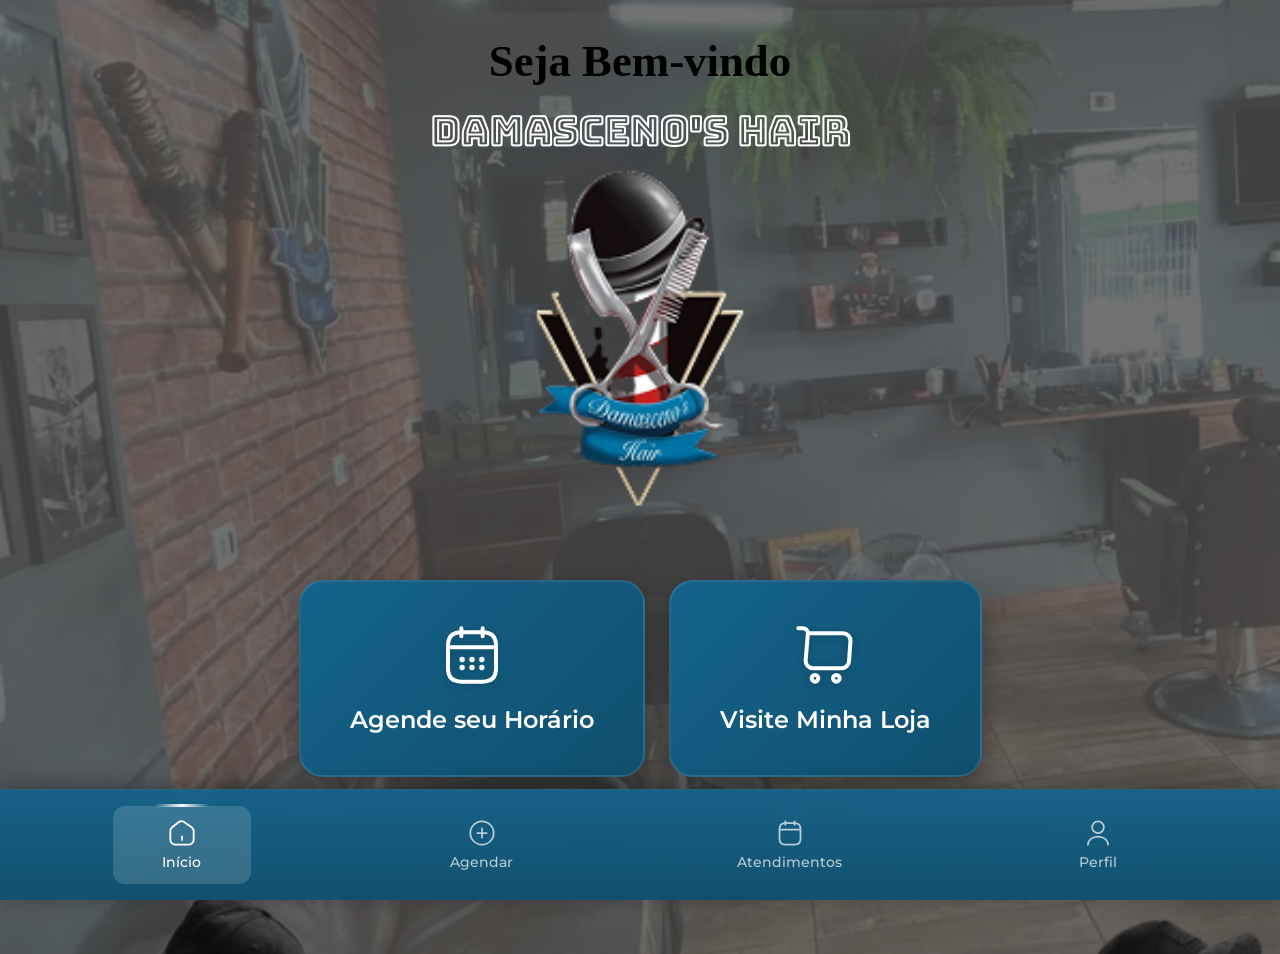
==== index.html @ 3d1f2ca1 "Initial commit: Portfolio demo project" ====
<!DOCTYPE html>
<html lang="pt-br">
<head>
    <meta charset="UTF-8">
    <meta name="viewport" content="width=device-width, initial-scale=1.0">
    <title>Agendamento - Damasceno's Hair</title>
    <link rel="stylesheet" href="css/homr.css">
    <link rel="icon" type="image/png" href="img/Logo (2).png">
</head>
<body>
    <main>
        <section class="Pagina_1_central">
            <div class="Pagina_1_Hader">
                <h1 class="Pagina_1_Titulo" style="font-size: 2.8rem; margin-bottom: 1rem;">Seja Bem-vindo</h1>
                <p class="Pagina_1_Sub" style="font-size: 2.5rem; color: white; font-weight: 600;">Damasceno's Hair</p>
                <img class="Pagina_1_Logo" src="img/Logo (2).png">
            </div>
            <div class="Pagina_1_central_butons">
                <a class="Pagina_1_buton1" href="#" onclick="verificarLoginEAgendar(event)">
                    <svg class="icon-calendar" width="48" height="48" viewBox="0 0 24 24" fill="none" xmlns="http://www.w3.org/2000/svg">
                        <path d="M8 2V5M16 2V5M3.5 9.09H20.5M21 8.5V17C21 20 19.5 22 16 22H8C4.5 22 3 20 3 17V8.5C3 5.5 4.5 3.5 8 3.5H16C19.5 3.5 21 5.5 21 8.5Z" stroke="currentColor" stroke-width="1.5" stroke-miterlimit="10" stroke-linecap="round" stroke-linejoin="round"/>
                        <path d="M15.6947 13.7H15.7037M15.6947 16.7H15.7037M11.9955 13.7H12.0045M11.9955 16.7H12.0045M8.29431 13.7H8.30329M8.29431 16.7H8.30329" stroke="currentColor" stroke-width="2" stroke-linecap="round" stroke-linejoin="round"/>
                    </svg>
                    <span>Agende seu Horário</span>
                </a>
                <a class="Pagina_1_buton1" href="loja.html">
                    <svg class="icon-calendar" width="48" height="48" viewBox="0 0 24 24" fill="none" xmlns="http://www.w3.org/2000/svg">
                        <path d="M2 2H3.74001C4.82001 2 5.67 2.93 5.58 4L4.75 13.96C4.61 15.59 5.89999 16.99 7.53999 16.99H18.19C19.63 16.99 20.89 15.81 21 14.38L21.54 6.88C21.66 5.22 20.4 3.87 18.73 3.87H5.82001" stroke="currentColor" stroke-width="1.5" stroke-miterlimit="10" stroke-linecap="round" stroke-linejoin="round"/>
                        <path d="M16.25 22C16.9404 22 17.5 21.4404 17.5 20.75C17.5 20.0596 16.9404 19.5 16.25 19.5C15.5596 19.5 15 20.0596 15 20.75C15 21.4404 15.5596 22 16.25 22Z" stroke="currentColor" stroke-width="1.5" stroke-miterlimit="10" stroke-linecap="round" stroke-linejoin="round"/>
                        <path d="M8.25 22C8.94036 22 9.5 21.4404 9.5 20.75C9.5 20.0596 8.94036 19.5 8.25 19.5C7.55964 19.5 7 20.0596 7 20.75C7 21.4404 7.55964 22 8.25 22Z" stroke="currentColor" stroke-width="1.5" stroke-miterlimit="10" stroke-linecap="round" stroke-linejoin="round"/>
                    </svg>
                    <span>Visite Minha Loja</span>
                </a>
            </div>
        </section>
    </main>

    <!-- Barra de Navegação Inferior -->
    <nav class="bottom-nav">
        <a href="index.html" class="nav-item active">
            <svg width="24" height="24" viewBox="0 0 24 24" fill="none" xmlns="http://www.w3.org/2000/svg">
                <path d="M9.02 2.84016L3.63 7.04016C2.73 7.74016 2 9.23016 2 10.3602V17.7702C2 20.0902 3.89 21.9902 6.21 21.9902H17.79C20.11 21.9902 22 20.0902 22 17.7802V10.5002C22 9.29016 21.19 7.74016 20.2 7.05016L14.02 2.72016C12.62 1.74016 10.37 1.79016 9.02 2.84016Z" stroke="currentColor" stroke-width="1.5" stroke-linecap="round" stroke-linejoin="round"/>
                <path d="M12 17.99V14.99" stroke="currentColor" stroke-width="1.5" stroke-linecap="round" stroke-linejoin="round"/>
            </svg>
            <span>Início</span>
        </a>
        <a href="agendamento.html" class="nav-item">
            <svg width="24" height="24" viewBox="0 0 24 24" fill="none" xmlns="http://www.w3.org/2000/svg">
                <path d="M12 22C17.5228 22 22 17.5228 22 12C22 6.47715 17.5228 2 12 2C6.47715 2 2 6.47715 2 12C2 17.5228 6.47715 22 12 22Z" stroke="currentColor" stroke-width="1.5"/>
                <path d="M8 12H16M12 8V16" stroke="currentColor" stroke-width="1.5" stroke-linecap="round"/>
            </svg>
            <span>Agendar</span>
        </a>
        <a href="atendimentos.html" class="nav-item">
            <svg width="24" height="24" viewBox="0 0 24 24" fill="none" xmlns="http://www.w3.org/2000/svg">
                <path d="M8 2V5M16 2V5M3.5 9.09H20.5M21 8.5V17C21 20 19.5 22 16 22H8C4.5 22 3 20 3 17V8.5C3 5.5 4.5 3.5 8 3.5H16C19.5 3.5 21 5.5 21 8.5Z" stroke="currentColor" stroke-width="1.5" stroke-miterlimit="10" stroke-linecap="round" stroke-linejoin="round"/>
            </svg>
            <span>Atendimentos</span>
        </a>
        <a href="perfil.html" class="nav-item">
            <svg width="24" height="24" viewBox="0 0 24 24" fill="none" xmlns="http://www.w3.org/2000/svg">
                <path d="M12 12C14.7614 12 17 9.76142 17 7C17 4.23858 14.7614 2 12 2C9.23858 2 7 4.23858 7 7C7 9.76142 9.23858 12 12 12Z" stroke="currentColor" stroke-width="1.5" stroke-linecap="round" stroke-linejoin="round"/>
                <path d="M20.5899 22C20.5899 18.13 16.7399 15 11.9999 15C7.25991 15 3.40991 18.13 3.40991 22" stroke="currentColor" stroke-width="1.5" stroke-linecap="round" stroke-linejoin="round"/>
            </svg>
            <span>Perfil</span>
        </a>
    </nav>

    <script>
        // Verificar login antes de acessar agendamento
        function verificarLoginEAgendar(event) {
            event.preventDefault();
            
            const isLoggedIn = localStorage.getItem('isLoggedIn');
            
            if (isLoggedIn === 'true') {
                window.location.href = 'agendamento.html';
            } else {
                sessionStorage.setItem('redirecionarApos', 'agendamento.html');
                window.location.href = 'login.html';
            }
        }

        // Atualizar navegação do perfil
        window.addEventListener('DOMContentLoaded', function() {
            const perfilLink = document.querySelector('a[href="perfil.html"]');
            if (perfilLink) {
                perfilLink.addEventListener('click', function(e) {
                    const isLoggedIn = localStorage.getItem('isLoggedIn');
                    if (isLoggedIn !== 'true') {
                        e.preventDefault();
                        sessionStorage.setItem('redirecionarApos', 'perfil.html');
                        window.location.href = 'login.html';
                    }
                });
            }
        });
    </script>
</body>
</html>
---- css/homr.css ----
@import url('https://fonts.googleapis.com/css2?family=Special+Elite&display=swapfamily=Honk&family=Bungee+Outline&family=Jersey+25&family=Krona+One&family=Montserrat:ital,wght@0,100..900;1,100..900&family=Oi&family=Teko:wght@300..700&display=swap');


    *{                                     
        margin: 0;
        padding: 0.063rem;
    }

    html {
        scroll-behavior: smooth;
        overflow-x: hidden;
    }
    

    body{
        box-sizing: border-box;
        background-image: url("../img/Back (1).png");
        background-repeat: no-repeat;
        background-size: cover;
        background-position: center;
        background-attachment: fixed;
        color: black;
        background-color: black;
        width: 100%;
        max-width: 100vw;
        overflow-x: hidden; /* Evita rolagem lateral */
        margin: 0;
        padding: 0;
        padding-bottom: 80px; /* Espaço para o menu inferior */
        min-height: 100vh;
    }

    main {
        width: 100%;
        max-width: 100vw;
        overflow-x: hidden;
        padding: 0;
        margin: 0;
    }

    /* Header Navigation - oculto na página inicial */
    .header-nav {
        display: none;
    }

    .header-nav .logo {
        width: 50px;
        height: 50px;
    }

    .header-nav h1 {
        font-size: 1.5rem;
        color: white;
        font-weight: 700;
        font-family: 'Montserrat', sans-serif;
    }

    .Pagina_1_central {
        width: 100%;
        max-width: 100vw;
        overflow-x: hidden;
        padding: 2rem 1rem;
        box-sizing: border-box;
    }

    .menu_mobile,.mobile-menu-icon {
        display: none;
    }


    


    .cabecalho_menu_Icons {

        display: flex;
        justify-content: center;
        align-items: center;
        gap: 12.5rem;
        font-size: 1.5rem;
        
    }

    .LOGO,.LOGO_git {

        font-family: "teko";
        font-size: 3.25rem;
        color: rgb(125, 112, 85);
    }





    .destaque  {
        color: #1483bb;
        text-shadow: 0 0 5px #0ff, 0 0 10px #0ff, 0 0 20px #0ff, 0 0 40px #0ff;
    }

    .modal {
                display: none; /* Mantém oculto até ser ativado */
                position: fixed;
                top: 50%;
                left: 50%;
                transform: translate(-50%, -50%);
                background-color: #28a745;
                color: white;
                padding: 12px 20px;
                border-radius: 8px;
                box-shadow: 0 2px 10px rgba(0, 0, 0, 0.2);
                z-index: 9999;
                animation: fadeIn 0.3s ease;
              }
              
              @keyframes fadeIn {
                from {
                  opacity: 0;
                  transform: translate(-50%, -50%) scale(0.8);
                }
                to {
                  opacity: 1;
                  transform: translate(-50%, -50%) scale(1);
                }
              }
           
            .nav-cabecalho_menu {
                padding: 1.5rem 4rem;
            }
            .nav-cabecalho_menu_links {
                display: none;
            }
        
            .login-button {
                display: none;
            }
            .mobile-menu-icon {
                display: block;
                padding-top: 1rem;
            }
            .mobile-menu-icon button {
                background-color: #14638b;
                border: none;
                cursor: pointer;
                border-radius: 0.5rem;
            }
        
            .menu_mobile {
                display: none;
                flex-direction: column;
                text-align: center;
                padding-bottom: 1rem;
            }
        
            .menu_mobile.open {
                display: block;
            }

            .cabecalho_menu_mobile {
                display: flex;
                flex-direction: column;
                background-color: #8b6f4ee4;
                backdrop-filter: blur (10px);
                text-decoration: none;
                position: absolute;
                width: 100%;
                height: 100vh;
                gap: 1rem;
            }

            .botoes_mobile {

                text-decoration: none;
                color: rgb(255, 255, 255);
                font-size: 2rem;

            }

            .cabecalho_menu_mobile :hover {
                background-color: #8b6f4e;
            }

            .header-nav {
                padding: 1rem;
            }

            .header-nav .logo {
                width: 40px;
                height: 40px;
            }

            .header-nav h1 {
                font-size: 1.2rem;
            }

            .Pagina_1_Foto_tito {
                width: 15.4rem;
            }
         
            .Pagina_1_Hader {
                display: flex;
                flex-direction: column;
                align-items: center;
                justify-items: center;
                text-align: center;
            }

            .Pagina_1_Logo {
                width: 15rem;
            }
    

            .Pagina_1_end {
                display: flex;
                flex-direction: row;
                margin: auto;

            }


            .Pagina_1_Sub {

                font-family: "Bungee Outline" ;
                font-weight: 600;
                font-size: 1.5rem;
                
            }

            .Pagina_1_central_butons{
                display: flex;
                flex-direction: row;
                gap: 1.5rem;
                padding: 4rem 1rem;
                justify-content: center;
                max-width: 100%;
            }
            
            .Pagina_1_buton1 {
                display: flex;
                flex-direction: column;
                align-items: center;
                gap: 1rem;
                text-decoration: none;
                background: linear-gradient(135deg, #14638b 0%, #11506f 100%);
                padding: 2.5rem 3rem;
                border-radius: 1.5rem;
                text-align: center;
                justify-content: center;
                color: white;
                font-size: 1.5rem;
                font-family: "Montserrat", sans-serif;
                font-weight: 600;
                box-shadow: 0 8px 24px rgba(0, 0, 0, 0.3);
                transition: all 0.3s ease;
                border: 2px solid rgba(255, 255, 255, 0.1);
                position: relative;
                overflow: hidden;
            }

            .Pagina_1_buton1::before {
                content: '';
                position: absolute;
                top: 0;
                left: -100%;
                width: 100%;
                height: 100%;
                background: linear-gradient(90deg, transparent, rgba(255, 255, 255, 0.2), transparent);
                transition: left 0.5s ease;
            }

            .Pagina_1_buton1:hover::before {
                left: 100%;
            }

            .Pagina_1_buton1:hover {
                transform: translateY(-5px);
                box-shadow: 0 12px 32px rgba(0, 0, 0, 0.4);
                background: linear-gradient(135deg, #1483bb 0%, #14638b 100%);
            }

            .Pagina_1_buton1:active {
                transform: translateY(-2px);
                box-shadow: 0 6px 16px rgba(0, 0, 0, 0.3);
            }

            .Pagina_1_buton1 .icon-calendar {
                width: 64px;
                height: 64px;
                filter: drop-shadow(0 2px 4px rgba(0, 0, 0, 0.2));
            }

            .Pagina_1_buton1 span {
                position: relative;
                z-index: 1;
            }
            .Pagina_1_buton2 {
                display: flex;
                flex-direction: column;
                text-decoration: none;
                background-color: #888889;
                width: 20rem;
                height: 18rem;
                border-radius: 1rem;
                text-align: center;
                justify-content: center;
                color: white;
                
                font-size:1.8rem;
                font-family: "Special Elite";
            }

                
            .Pagina_2_Titulo {
                font-size: 2.5rem;
                color: #11506f;
                display: flex;
                text-align: center;
                padding-top: 5rem;
                font-family: "Special Elite";
            }

            .Pagina_2_central_img {
                display: flex;
                flex-direction: row;
                text-align: center;
                justify-content: center;
                padding-top: 5rem;
                
            }

            .Pagina_2_central_img_titulo {
                font-family: "Special Elite";
                font-size: 2rem;
                text-decoration: none;
                color: white;

            }

            .Pagina_2_img {

                width: 9rem;
                display: flex;
                flex-direction: column;
            }

                
            .Pagina_2_img_buton {

                background-color: #888889;
                border-radius: 1rem;
                text-align: center;
                justify-content: center;
                color: white;
                
                font-size:8px;
                
            }

            .Pagina_2_central_img_buton_buton,.Pagina_2_central_img_buton {
                display:flex ;
                flex-direction: row;
                justify-content: center;
                text-decoration: none; 
                gap: 5rem;
                

                
            }
            .Pagina_2_central_img_buton {

                background-color: #14638b;
                color: aliceblue;
                border-radius: 1rem;
            } 
            
    
        
      
 
   
        @media screen and (max-width: 1024px) {
            /* Garantir que o background fique fixo no mobile */
            body {
                background-attachment: fixed;
                background-size: cover;
                background-position: center;
                overflow-x: hidden;
                overflow-y: auto;
                /* Para iOS Safari */
                -webkit-overflow-scrolling: touch;
                position: relative;
            }
            
            /* Alternativa para iOS que não suporta background-attachment: fixed */
            body::before {
                content: '';
                position: fixed;
                top: 0;
                left: 0;
                width: 100%;
                height: 100%;
                background-image: url("../img/Back (1).png");
                background-size: cover;
                background-position: center;
                background-repeat: no-repeat;
                z-index: -999;
            }


            .modal {
                display: none; /* Mantém oculto até ser ativado */
                position: fixed;
                top: 50%;
                left: 50%;
                transform: translate(-50%, -50%);
                background-color: #28a745;
                color: white;
                padding: 12px 20px;
                border-radius: 8px;
                box-shadow: 0 2px 10px rgba(0, 0, 0, 0.2);
                z-index: 9999;
                animation: fadeIn 0.3s ease;
              }
              
              @keyframes fadeIn {
                from {
                  opacity: 0;
                  transform: translate(-50%, -50%) scale(0.8);
                }
                to {
                  opacity: 1;
                  transform: translate(-50%, -50%) scale(1);
                }
              }
           
            .nav-cabecalho_menu {
                padding: 1.5rem 4rem;
            }
            .nav-cabecalho_menu_links {
                display: none;
            }
        
            .login-button {
                display: none;
            }
            .mobile-menu-icon {
                display: block;
                padding-top: 1rem;
            }
            .mobile-menu-icon button {
                background-color: #14638b;
                border: none;
                cursor: pointer;
                border-radius: 0.5rem;
            }
        
            .menu_mobile {
                display: none;
                flex-direction: column;
                text-align: center;
                padding-bottom: 1rem;
            }
        
            .menu_mobile.open {
                display: block;
            }

            .cabecalho_menu_mobile {
                display: flex;
                flex-direction: column;
                background-color: #8b6f4ee4;
                backdrop-filter: blur (10px);
                text-decoration: none;
                position: absolute;
                width: 100%;
                height: 100vh;
                gap: 1rem;
            }

            .botoes_mobile {

                text-decoration: none;
                color: rgb(255, 255, 255);
                font-size: 2rem;

            }

            .cabecalho_menu_mobile :hover {
                background-color: #8b6f4e;
            }

            .header-nav {
                padding: 1rem;
            }

            .header-nav .logo {
                width: 40px;
                height: 40px;
            }

            .header-nav h1 {
                font-size: 1.2rem;
            }

            .Pagina_1_Foto_tito {
                width: 15.4rem;
            }
         
            .Pagina_1_Hader {
                display: flex;
                flex-direction: column;
                align-items: center;
                justify-items: center;
                text-align: center;
            }

            .Pagina_1_Logo {
                width: 7rem !important;
                max-width: none !important;
                height: auto !important;
            }
    

            .Pagina_1_end {
                display: flex;
                flex-direction: row;
                margin: auto;

            }


            .Pagina_1_Sub {

                font-family: "Bungee Outline" ;
                font-weight: 600;
                font-size: 1.5rem;
                
            }

            .Pagina_1_central_butons{
                display: flex;
                flex-direction: row;
                gap: 1.5rem;
                padding: 2rem 1rem;
                padding-bottom: 6rem;
                justify-content: center;
            }
            
            .Pagina_1_buton1 {
                display: flex;
                flex-direction: column;
                align-items: center;
                gap: 0.5rem;
                text-decoration: none;
                background: linear-gradient(135deg, #14638b 0%, #11506f 100%);
                padding: 1.5rem 2rem;
                border-radius: 1rem;
                text-align: center;
                justify-content: center;
                color: white;
                font-size: 1rem;
                font-family: "Montserrat", sans-serif;
                font-weight: 600;
                box-shadow: 0 6px 20px rgba(0, 0, 0, 0.3);
                transition: all 0.3s ease;
                border: 2px solid rgba(255, 255, 255, 0.1);
                min-width: 160px;
            }

            .Pagina_1_buton1:hover {
                transform: translateY(-3px);
                box-shadow: 0 8px 24px rgba(0, 0, 0, 0.4);
                background: linear-gradient(135deg, #1483bb 0%, #14638b 100%);
            }

            .Pagina_1_buton1 .icon-calendar {
                width: 48px;
                height: 48px;
            }
            .Pagina_1_buton2 {
                display: flex;
                flex-direction: column;
                text-decoration: none;
                background-color: #888889;
                width: 148px;
                height: 119px;
                border-radius: 1rem;
                text-align: center;
                justify-content: center;
                color: white;
                
                font-size:1.3rem;
                font-family: "Special Elite";
            }

                
            .Pagina_2_Titulo {
                font-size: 2.5rem;
                color: #11506f;
                display: flex;
                text-align: center;
                padding-top: 5rem;
                font-family: "Special Elite";
            }

            .Pagina_2_central_img {
                display: flex;
                flex-direction: row;
                text-align: center;
                justify-content: center;
                padding-top: 5rem;
                
            }

            .Pagina_2_central_img_titulo {
                font-family: "Special Elite";
                font-size: 2rem;
                text-decoration: none;
                color: white;

            }

            .Pagina_2_img {

                width: 9rem;
                display: flex;
                flex-direction: column;
            }

                
            .Pagina_2_img_buton {

                background-color: #888889;
                border-radius: 1rem;
                text-align: center;
                justify-content: center;
                color: white;
                
                font-size:8px;
                
            }

            .Pagina_2_central_img_buton_buton,.Pagina_2_central_img_buton {
                display:flex ;
                flex-direction: row;
                justify-content: center;
                text-decoration: none; 
                gap: 5rem;
                

                
            }
            .Pagina_2_central_img_buton {

                background-color: #14638b;
                color: aliceblue;
                border-radius: 1rem;
            } 
            }
    
        
      
  @media screen and (max-width: 1024px) {

    .Pagina_Sobremim_T_Titulo {
        font-family: "Special Elite";
        font-size: 4rem;
        color: #146289;
        text-align: center;
        padding-top: 4rem;
        
    }

    .Pagina_Sobremim_T_img {
         display: block;
         margin: auto;
    }

    .Pagina_Sobremim_T_text {
        font-family: "Special Elite";
        font-size: 0.7rem;
        padding: 0rem 4rem;
        color: aliceblue;/
        
    }
  }


  @media screen and (max-width: 1024px) {

    .Pagina_Agendaemnto_central {
        display: flex;
        flex-direction: column;
        gap: 1rem;
    }
    .Pagina_Agendaemnto_titulo {
        font-family: "Special Elite";
        font-size: 2rem;
        color: #146289;
        text-align: center;
        padding-top: 4rem;   
    }

    .input_nome {

        border-radius: 2rem;
    }

    .Pagina_Agendaemnto_questionario {

        display: flex;
        flex-direction: column;
        gap: 1rem;
        padding-top: 2rem;
    }

    .Pagina_Agendaemnto_sub {
        font-family: "Special Elite";
        font-size: 1.5srem;
        color: #2483b3;
        text-align: center;
        padding-top: 1rem;
    }

    .Pagina_Agendaemnto_Data{
        text-align: center;
        opacity: 0.6;
    }

    .Pagina_Agendaemnto_data_data {
        color: rgb(0, 0, 0);
  }

  .Pagina_Agendaemnto_Horarios {

    display: flex;
    flex-direction: row;
    flex-wrap: wrap;
    gap: 1rem;
    padding: 1rem;
    justify-content: center;
  }

  .EScolha_horario {

    color: white;
  }

  .Pagina_Agendaemnto_Horarios_horarios {
    font-size: 1.2rem;
    background-color: #11506f;
    border-radius: 0.5rem;
    text-decoration: none;
    color: white;
  }

  .horarios-container {
    display: flex;
    flex-wrap: wrap;
    justify-content: center; /* Centraliza os horários */
    gap: 15px; /* Espaço entre os horários */
    max-width: 400px; /* Define um limite para evitar que fiquem muito espalhados */
    margin: auto; /* Centraliza o bloco na página */
  }

  .horarios-container label {
    background-color: #004c75;
    color: white;
    padding: 10px 15px;
    border-radius: 8px;
    cursor: pointer;
    transition: 0.3s;
    font-size: 16px;
    text-align: center;
    width: 70px; /* Define um tamanho fixo para ficarem alinhados */
  }

  .horarios-container label:hover {
    background-color: #003456;
  }

  /* Esconde os inputs radio */
  .horarios-container input {
    display: none;
  }

  /* Quando um horário for selecionado, muda a cor */
  .horarios-container input:checked + label {
    background-color: #28a745;
  }

  .Buton_agendar{
    display: block;
    margin: auto;
    background-color: #003456;
    border-radius: 0.5rem;
    width: 10rem;
    height: 1.5rem;
    color: white;
  }
} /* Fecha o @media screen and (max-width: 1024px) */

/* Barra de Navegação Inferior */
.bottom-nav {
    position: fixed;
    bottom: 0;
    left: 0;
    right: 0;
    background: linear-gradient(180deg, rgba(20, 99, 139, 0.95) 0%, rgba(17, 80, 111, 0.98) 100%);
    backdrop-filter: blur(10px);
    -webkit-backdrop-filter: blur(10px);
    display: flex;
    justify-content: space-around;
    align-items: center;
    padding: 0.5rem 0.25rem;
    box-shadow: 0 -4px 20px rgba(0, 0, 0, 0.3);
    z-index: 1000;
    border-top: 1px solid rgba(255, 255, 255, 0.1);
}

.bottom-nav .nav-item {
    display: flex;
    flex-direction: column;
    align-items: center;
    gap: 0.15rem;
    text-decoration: none;
    color: rgba(255, 255, 255, 0.7);
    font-family: "Montserrat", sans-serif;
    font-size: 0.65rem;
    font-weight: 500;
    padding: 0.4rem 0.5rem;
    border-radius: 0.75rem;
    transition: all 0.3s ease;
    min-width: 60px;
    max-width: 80px;
    position: relative;
}

.bottom-nav .nav-item svg {
    width: 22px;
    height: 22px;
    stroke: currentColor;
    transition: all 0.3s ease;
    flex-shrink: 0;
}

.bottom-nav .nav-item:hover {
    color: rgba(255, 255, 255, 0.9);
    background-color: rgba(255, 255, 255, 0.1);
}

.bottom-nav .nav-item.active {
    color: #ffffff;
    background-color: rgba(255, 255, 255, 0.15);
}

.bottom-nav .nav-item.active::before {
    content: '';
    position: absolute;
    top: -2px;
    left: 50%;
    transform: translateX(-50%);
    width: 40%;
    height: 3px;
    background: linear-gradient(90deg, transparent, #ffffff, transparent);
    border-radius: 0 0 3px 3px;
}

.bottom-nav .nav-item:active {
    transform: scale(0.95);
}

@media screen and (min-width: 768px) {
    .bottom-nav {
        padding: 0.75rem 1rem;
    }
    
    .bottom-nav .nav-item {
        font-size: 0.75rem;
        padding: 0.5rem 1rem;
        min-width: 70px;
        max-width: 100px;
        gap: 0.25rem;
    }
    
    .bottom-nav .nav-item svg {
        width: 24px;
        height: 24px;
    }
}

@media screen and (min-width: 1025px) {
    .bottom-nav {
        padding: 1rem 2rem;
    }
    
    .bottom-nav .nav-item {
        font-size: 0.875rem;
        padding: 0.75rem 1.5rem;
        min-width: 90px;
        max-width: 120px;
    }
    
    .bottom-nav .nav-item svg {
        width: 28px;
        height: 28px;
    }
}
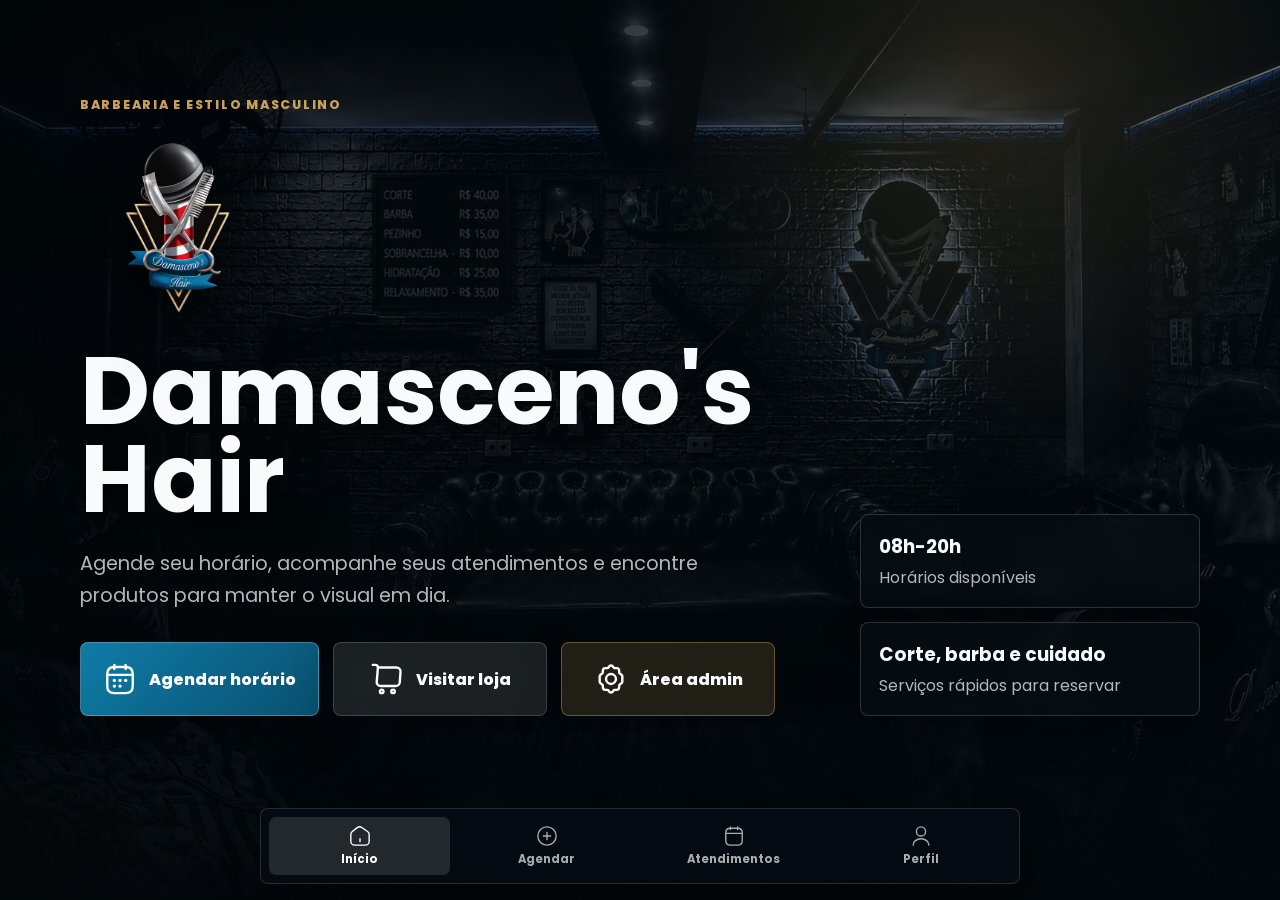
==== commit 53a31562: "feat: atualiza projeto para publicacao" ====
--- a/index.html
+++ b/index.html
@@ -3,77 +3,56 @@
 <head>
     <meta charset="UTF-8">
     <meta name="viewport" content="width=device-width, initial-scale=1.0">
-    <title>Agendamento - Damasceno's Hair</title>
+    <title>Damasceno's Hair</title>
+    <link rel="preconnect" href="https://fonts.googleapis.com">
+    <link rel="preconnect" href="https://fonts.gstatic.com" crossorigin>
+    <link href="https://fonts.googleapis.com/css2?family=Poppins:wght@400;500;600;700;800&display=swap" rel="stylesheet">
     <link rel="stylesheet" href="css/homr.css">
+    <link rel="stylesheet" href="css/modern.css">
     <link rel="icon" type="image/png" href="img/Logo (2).png">
 </head>
 <body>
-    <main>
-        <section class="Pagina_1_central">
-            <div class="Pagina_1_Hader">
-                <h1 class="Pagina_1_Titulo" style="font-size: 2.8rem; margin-bottom: 1rem;">Seja Bem-vindo</h1>
-                <p class="Pagina_1_Sub" style="font-size: 2.5rem; color: white; font-weight: 600;">Damasceno's Hair</p>
-                <img class="Pagina_1_Logo" src="img/Logo (2).png">
+    <main class="home-shell">
+        <section class="hero-home" aria-labelledby="home-title">
+            <div class="hero-content">
+                <p class="eyebrow">Barbearia e estilo masculino</p>
+                <img class="brand-logo" src="img/Logo (2).png" alt="Damasceno's Hair">
+                <h1 id="home-title">Damasceno's Hair</h1>
+                <p class="hero-copy">Agende seu horário, acompanhe seus atendimentos e encontre produtos para manter o visual em dia.</p>
+                <div class="hero-actions">
+                    <a class="action-card primary" href="#" onclick="verificarLoginEAgendar(event)" aria-label="Agendar horário">
+                        <svg width="34" height="34" viewBox="0 0 24 24" fill="none" xmlns="http://www.w3.org/2000/svg"><path d="M8 2V5M16 2V5M3.5 9.09H20.5M21 8.5V17C21 20 19.5 22 16 22H8C4.5 22 3 20 3 17V8.5C3 5.5 4.5 3.5 8 3.5H16C19.5 3.5 21 5.5 21 8.5Z" stroke="currentColor" stroke-width="1.7" stroke-linecap="round" stroke-linejoin="round"/><path d="M8 13H8.01M12 13H12.01M16 13H16.01M8 17H8.01M12 17H12.01" stroke="currentColor" stroke-width="2.4" stroke-linecap="round"/></svg>
+                        <span>Agendar horário</span>
+                    </a>
+                    <a class="action-card" href="loja.html" aria-label="Visitar loja">
+                        <svg width="34" height="34" viewBox="0 0 24 24" fill="none" xmlns="http://www.w3.org/2000/svg"><path d="M2 2H3.74C4.82 2 5.67 2.93 5.58 4L4.75 13.96C4.61 15.59 5.9 16.99 7.54 16.99H18.19C19.63 16.99 20.89 15.81 21 14.38L21.54 6.88C21.66 5.22 20.4 3.87 18.73 3.87H5.82" stroke="currentColor" stroke-width="1.7" stroke-linecap="round" stroke-linejoin="round"/><path d="M16.25 22C16.94 22 17.5 21.44 17.5 20.75C17.5 20.06 16.94 19.5 16.25 19.5C15.56 19.5 15 20.06 15 20.75C15 21.44 15.56 22 16.25 22ZM8.25 22C8.94 22 9.5 21.44 9.5 20.75C9.5 20.06 8.94 19.5 8.25 19.5C7.56 19.5 7 20.06 7 20.75C7 21.44 7.56 22 8.25 22Z" stroke="currentColor" stroke-width="1.7"/></svg>
+                        <span>Visitar loja</span>
+                    </a>
+
+                    <a class="action-card home-admin-link" href="painel-admin.html" aria-label="Área administrativa">
+                        <svg width="34" height="34" viewBox="0 0 24 24" fill="none" xmlns="http://www.w3.org/2000/svg"><path d="M12 15.5A3.5 3.5 0 1 0 12 8.5A3.5 3.5 0 0 0 12 15.5Z" stroke="currentColor" stroke-width="1.7"/><path d="M19.4 15A1.65 1.65 0 0 0 20 13.73V10.27A1.65 1.65 0 0 0 19.4 9L17.9 7.83L17.7 5.93A1.65 1.65 0 0 0 16.07 4.3H14.17L13 2.8A1.65 1.65 0 0 0 11 2.8L9.83 4.3H7.93A1.65 1.65 0 0 0 6.3 5.93L6.1 7.83L4.6 9A1.65 1.65 0 0 0 4 10.27V13.73A1.65 1.65 0 0 0 4.6 15L6.1 16.17L6.3 18.07A1.65 1.65 0 0 0 7.93 19.7H9.83L11 21.2A1.65 1.65 0 0 0 13 21.2L14.17 19.7H16.07A1.65 1.65 0 0 0 17.7 18.07L17.9 16.17L19.4 15Z" stroke="currentColor" stroke-width="1.7" stroke-linejoin="round"/></svg>
+                        <span>Área admin</span>
+                    </a>
+                </div>
             </div>
-            <div class="Pagina_1_central_butons">
-                <a class="Pagina_1_buton1" href="#" onclick="verificarLoginEAgendar(event)">
-                    <svg class="icon-calendar" width="48" height="48" viewBox="0 0 24 24" fill="none" xmlns="http://www.w3.org/2000/svg">
-                        <path d="M8 2V5M16 2V5M3.5 9.09H20.5M21 8.5V17C21 20 19.5 22 16 22H8C4.5 22 3 20 3 17V8.5C3 5.5 4.5 3.5 8 3.5H16C19.5 3.5 21 5.5 21 8.5Z" stroke="currentColor" stroke-width="1.5" stroke-miterlimit="10" stroke-linecap="round" stroke-linejoin="round"/>
-                        <path d="M15.6947 13.7H15.7037M15.6947 16.7H15.7037M11.9955 13.7H12.0045M11.9955 16.7H12.0045M8.29431 13.7H8.30329M8.29431 16.7H8.30329" stroke="currentColor" stroke-width="2" stroke-linecap="round" stroke-linejoin="round"/>
-                    </svg>
-                    <span>Agende seu Horário</span>
-                </a>
-                <a class="Pagina_1_buton1" href="loja.html">
-                    <svg class="icon-calendar" width="48" height="48" viewBox="0 0 24 24" fill="none" xmlns="http://www.w3.org/2000/svg">
-                        <path d="M2 2H3.74001C4.82001 2 5.67 2.93 5.58 4L4.75 13.96C4.61 15.59 5.89999 16.99 7.53999 16.99H18.19C19.63 16.99 20.89 15.81 21 14.38L21.54 6.88C21.66 5.22 20.4 3.87 18.73 3.87H5.82001" stroke="currentColor" stroke-width="1.5" stroke-miterlimit="10" stroke-linecap="round" stroke-linejoin="round"/>
-                        <path d="M16.25 22C16.9404 22 17.5 21.4404 17.5 20.75C17.5 20.0596 16.9404 19.5 16.25 19.5C15.5596 19.5 15 20.0596 15 20.75C15 21.4404 15.5596 22 16.25 22Z" stroke="currentColor" stroke-width="1.5" stroke-miterlimit="10" stroke-linecap="round" stroke-linejoin="round"/>
-                        <path d="M8.25 22C8.94036 22 9.5 21.4404 9.5 20.75C9.5 20.0596 8.94036 19.5 8.25 19.5C7.55964 19.5 7 20.0596 7 20.75C7 21.4404 7.55964 22 8.25 22Z" stroke="currentColor" stroke-width="1.5" stroke-miterlimit="10" stroke-linecap="round" stroke-linejoin="round"/>
-                    </svg>
-                    <span>Visite Minha Loja</span>
-                </a>
+            <div class="hero-panel" aria-hidden="true">
+                <div class="metric"><strong>08h-20h</strong><span>Horários disponíveis</span></div>
+                <div class="metric"><strong>Corte, barba e cuidado</strong><span>Serviços rápidos para reservar</span></div>
             </div>
         </section>
     </main>
 
-    <!-- Barra de Navegação Inferior -->
-    <nav class="bottom-nav">
-        <a href="index.html" class="nav-item active">
-            <svg width="24" height="24" viewBox="0 0 24 24" fill="none" xmlns="http://www.w3.org/2000/svg">
-                <path d="M9.02 2.84016L3.63 7.04016C2.73 7.74016 2 9.23016 2 10.3602V17.7702C2 20.0902 3.89 21.9902 6.21 21.9902H17.79C20.11 21.9902 22 20.0902 22 17.7802V10.5002C22 9.29016 21.19 7.74016 20.2 7.05016L14.02 2.72016C12.62 1.74016 10.37 1.79016 9.02 2.84016Z" stroke="currentColor" stroke-width="1.5" stroke-linecap="round" stroke-linejoin="round"/>
-                <path d="M12 17.99V14.99" stroke="currentColor" stroke-width="1.5" stroke-linecap="round" stroke-linejoin="round"/>
-            </svg>
-            <span>Início</span>
-        </a>
-        <a href="agendamento.html" class="nav-item">
-            <svg width="24" height="24" viewBox="0 0 24 24" fill="none" xmlns="http://www.w3.org/2000/svg">
-                <path d="M12 22C17.5228 22 22 17.5228 22 12C22 6.47715 17.5228 2 12 2C6.47715 2 2 6.47715 2 12C2 17.5228 6.47715 22 12 22Z" stroke="currentColor" stroke-width="1.5"/>
-                <path d="M8 12H16M12 8V16" stroke="currentColor" stroke-width="1.5" stroke-linecap="round"/>
-            </svg>
-            <span>Agendar</span>
-        </a>
-        <a href="atendimentos.html" class="nav-item">
-            <svg width="24" height="24" viewBox="0 0 24 24" fill="none" xmlns="http://www.w3.org/2000/svg">
-                <path d="M8 2V5M16 2V5M3.5 9.09H20.5M21 8.5V17C21 20 19.5 22 16 22H8C4.5 22 3 20 3 17V8.5C3 5.5 4.5 3.5 8 3.5H16C19.5 3.5 21 5.5 21 8.5Z" stroke="currentColor" stroke-width="1.5" stroke-miterlimit="10" stroke-linecap="round" stroke-linejoin="round"/>
-            </svg>
-            <span>Atendimentos</span>
-        </a>
-        <a href="perfil.html" class="nav-item">
-            <svg width="24" height="24" viewBox="0 0 24 24" fill="none" xmlns="http://www.w3.org/2000/svg">
-                <path d="M12 12C14.7614 12 17 9.76142 17 7C17 4.23858 14.7614 2 12 2C9.23858 2 7 4.23858 7 7C7 9.76142 9.23858 12 12 12Z" stroke="currentColor" stroke-width="1.5" stroke-linecap="round" stroke-linejoin="round"/>
-                <path d="M20.5899 22C20.5899 18.13 16.7399 15 11.9999 15C7.25991 15 3.40991 18.13 3.40991 22" stroke="currentColor" stroke-width="1.5" stroke-linecap="round" stroke-linejoin="round"/>
-            </svg>
-            <span>Perfil</span>
-        </a>
+    <nav class="bottom-nav" aria-label="Navegação principal">
+        <a href="index.html" class="nav-item active"><svg width="24" height="24" viewBox="0 0 24 24" fill="none"><path d="M9.02 2.84L3.63 7.04C2.73 7.74 2 9.23 2 10.36V17.77C2 20.09 3.89 21.99 6.21 21.99H17.79C20.11 21.99 22 20.09 22 17.78V10.5C22 9.29 21.19 7.74 20.2 7.05L14.02 2.72C12.62 1.74 10.37 1.79 9.02 2.84Z" stroke="currentColor" stroke-width="1.5" stroke-linecap="round" stroke-linejoin="round"/><path d="M12 17.99V14.99" stroke="currentColor" stroke-width="1.5" stroke-linecap="round"/></svg><span>Início</span></a>
+        <a href="agendamento.html" class="nav-item"><svg width="24" height="24" viewBox="0 0 24 24" fill="none"><path d="M12 22C17.52 22 22 17.52 22 12C22 6.48 17.52 2 12 2C6.48 2 2 6.48 2 12C2 17.52 6.48 22 12 22Z" stroke="currentColor" stroke-width="1.5"/><path d="M8 12H16M12 8V16" stroke="currentColor" stroke-width="1.5" stroke-linecap="round"/></svg><span>Agendar</span></a>
+        <a href="atendimentos.html" class="nav-item"><svg width="24" height="24" viewBox="0 0 24 24" fill="none"><path d="M8 2V5M16 2V5M3.5 9.09H20.5M21 8.5V17C21 20 19.5 22 16 22H8C4.5 22 3 20 3 17V8.5C3 5.5 4.5 3.5 8 3.5H16C19.5 3.5 21 5.5 21 8.5Z" stroke="currentColor" stroke-width="1.5" stroke-linecap="round" stroke-linejoin="round"/></svg><span>Atendimentos</span></a>
+        <a href="perfil.html" class="nav-item"><svg width="24" height="24" viewBox="0 0 24 24" fill="none"><path d="M12 12C14.76 12 17 9.76 17 7C17 4.24 14.76 2 12 2C9.24 2 7 4.24 7 7C7 9.76 9.24 12 12 12Z" stroke="currentColor" stroke-width="1.5"/><path d="M20.59 22C20.59 18.13 16.74 15 12 15C7.26 15 3.41 18.13 3.41 22" stroke="currentColor" stroke-width="1.5" stroke-linecap="round"/></svg><span>Perfil</span></a>
     </nav>
 
     <script>
-        // Verificar login antes de acessar agendamento
         function verificarLoginEAgendar(event) {
             event.preventDefault();
-            
-            const isLoggedIn = localStorage.getItem('isLoggedIn');
-            
-            if (isLoggedIn === 'true') {
+            if (localStorage.getItem('isLoggedIn') === 'true') {
                 window.location.href = 'agendamento.html';
             } else {
                 sessionStorage.setItem('redirecionarApos', 'agendamento.html');
@@ -81,13 +60,11 @@
             }
         }
 
-        // Atualizar navegação do perfil
         window.addEventListener('DOMContentLoaded', function() {
             const perfilLink = document.querySelector('a[href="perfil.html"]');
             if (perfilLink) {
                 perfilLink.addEventListener('click', function(e) {
-                    const isLoggedIn = localStorage.getItem('isLoggedIn');
-                    if (isLoggedIn !== 'true') {
+                    if (localStorage.getItem('isLoggedIn') !== 'true') {
                         e.preventDefault();
                         sessionStorage.setItem('redirecionarApos', 'perfil.html');
                         window.location.href = 'login.html';
--- a/css/homr.css
+++ b/css/homr.css
@@ -1,907 +1,61 @@
-@import url('https://fonts.googleapis.com/css2?family=Special+Elite&display=swapfamily=Honk&family=Bungee+Outline&family=Jersey+25&family=Krona+One&family=Montserrat:ital,wght@0,100..900;1,100..900&family=Oi&family=Teko:wght@300..700&display=swap');
-
-
-    *{                                     
-        margin: 0;
-        padding: 0.063rem;
-    }
-
-    html {
-        scroll-behavior: smooth;
-        overflow-x: hidden;
-    }
-    
-
-    body{
-        box-sizing: border-box;
-        background-image: url("../img/Back (1).png");
-        background-repeat: no-repeat;
-        background-size: cover;
-        background-position: center;
-        background-attachment: fixed;
-        color: black;
-        background-color: black;
-        width: 100%;
-        max-width: 100vw;
-        overflow-x: hidden; /* Evita rolagem lateral */
-        margin: 0;
-        padding: 0;
-        padding-bottom: 80px; /* Espaço para o menu inferior */
-        min-height: 100vh;
-    }
-
-    main {
-        width: 100%;
-        max-width: 100vw;
-        overflow-x: hidden;
-        padding: 0;
-        margin: 0;
-    }
-
-    /* Header Navigation - oculto na página inicial */
-    .header-nav {
-        display: none;
-    }
-
-    .header-nav .logo {
-        width: 50px;
-        height: 50px;
-    }
-
-    .header-nav h1 {
-        font-size: 1.5rem;
-        color: white;
-        font-weight: 700;
-        font-family: 'Montserrat', sans-serif;
-    }
-
-    .Pagina_1_central {
-        width: 100%;
-        max-width: 100vw;
-        overflow-x: hidden;
-        padding: 2rem 1rem;
-        box-sizing: border-box;
-    }
-
-    .menu_mobile,.mobile-menu-icon {
-        display: none;
-    }
-
-
-    
-
-
-    .cabecalho_menu_Icons {
-
-        display: flex;
-        justify-content: center;
-        align-items: center;
-        gap: 12.5rem;
-        font-size: 1.5rem;
-        
-    }
-
-    .LOGO,.LOGO_git {
-
-        font-family: "teko";
-        font-size: 3.25rem;
-        color: rgb(125, 112, 85);
-    }
-
-
-
-
-
-    .destaque  {
-        color: #1483bb;
-        text-shadow: 0 0 5px #0ff, 0 0 10px #0ff, 0 0 20px #0ff, 0 0 40px #0ff;
-    }
-
-    .modal {
-                display: none; /* Mantém oculto até ser ativado */
-                position: fixed;
-                top: 50%;
-                left: 50%;
-                transform: translate(-50%, -50%);
-                background-color: #28a745;
-                color: white;
-                padding: 12px 20px;
-                border-radius: 8px;
-                box-shadow: 0 2px 10px rgba(0, 0, 0, 0.2);
-                z-index: 9999;
-                animation: fadeIn 0.3s ease;
-              }
-              
-              @keyframes fadeIn {
-                from {
-                  opacity: 0;
-                  transform: translate(-50%, -50%) scale(0.8);
-                }
-                to {
-                  opacity: 1;
-                  transform: translate(-50%, -50%) scale(1);
-                }
-              }
-           
-            .nav-cabecalho_menu {
-                padding: 1.5rem 4rem;
-            }
-            .nav-cabecalho_menu_links {
-                display: none;
-            }
-        
-            .login-button {
-                display: none;
-            }
-            .mobile-menu-icon {
-                display: block;
-                padding-top: 1rem;
-            }
-            .mobile-menu-icon button {
-                background-color: #14638b;
-                border: none;
-                cursor: pointer;
-                border-radius: 0.5rem;
-            }
-        
-            .menu_mobile {
-                display: none;
-                flex-direction: column;
-                text-align: center;
-                padding-bottom: 1rem;
-            }
-        
-            .menu_mobile.open {
-                display: block;
-            }
-
-            .cabecalho_menu_mobile {
-                display: flex;
-                flex-direction: column;
-                background-color: #8b6f4ee4;
-                backdrop-filter: blur (10px);
-                text-decoration: none;
-                position: absolute;
-                width: 100%;
-                height: 100vh;
-                gap: 1rem;
-            }
-
-            .botoes_mobile {
-
-                text-decoration: none;
-                color: rgb(255, 255, 255);
-                font-size: 2rem;
-
-            }
-
-            .cabecalho_menu_mobile :hover {
-                background-color: #8b6f4e;
-            }
-
-            .header-nav {
-                padding: 1rem;
-            }
-
-            .header-nav .logo {
-                width: 40px;
-                height: 40px;
-            }
-
-            .header-nav h1 {
-                font-size: 1.2rem;
-            }
-
-            .Pagina_1_Foto_tito {
-                width: 15.4rem;
-            }
-         
-            .Pagina_1_Hader {
-                display: flex;
-                flex-direction: column;
-                align-items: center;
-                justify-items: center;
-                text-align: center;
-            }
-
-            .Pagina_1_Logo {
-                width: 15rem;
-            }
-    
-
-            .Pagina_1_end {
-                display: flex;
-                flex-direction: row;
-                margin: auto;
-
-            }
-
-
-            .Pagina_1_Sub {
-
-                font-family: "Bungee Outline" ;
-                font-weight: 600;
-                font-size: 1.5rem;
-                
-            }
-
-            .Pagina_1_central_butons{
-                display: flex;
-                flex-direction: row;
-                gap: 1.5rem;
-                padding: 4rem 1rem;
-                justify-content: center;
-                max-width: 100%;
-            }
-            
-            .Pagina_1_buton1 {
-                display: flex;
-                flex-direction: column;
-                align-items: center;
-                gap: 1rem;
-                text-decoration: none;
-                background: linear-gradient(135deg, #14638b 0%, #11506f 100%);
-                padding: 2.5rem 3rem;
-                border-radius: 1.5rem;
-                text-align: center;
-                justify-content: center;
-                color: white;
-                font-size: 1.5rem;
-                font-family: "Montserrat", sans-serif;
-                font-weight: 600;
-                box-shadow: 0 8px 24px rgba(0, 0, 0, 0.3);
-                transition: all 0.3s ease;
-                border: 2px solid rgba(255, 255, 255, 0.1);
-                position: relative;
-                overflow: hidden;
-            }
-
-            .Pagina_1_buton1::before {
-                content: '';
-                position: absolute;
-                top: 0;
-                left: -100%;
-                width: 100%;
-                height: 100%;
-                background: linear-gradient(90deg, transparent, rgba(255, 255, 255, 0.2), transparent);
-                transition: left 0.5s ease;
-            }
-
-            .Pagina_1_buton1:hover::before {
-                left: 100%;
-            }
-
-            .Pagina_1_buton1:hover {
-                transform: translateY(-5px);
-                box-shadow: 0 12px 32px rgba(0, 0, 0, 0.4);
-                background: linear-gradient(135deg, #1483bb 0%, #14638b 100%);
-            }
-
-            .Pagina_1_buton1:active {
-                transform: translateY(-2px);
-                box-shadow: 0 6px 16px rgba(0, 0, 0, 0.3);
-            }
-
-            .Pagina_1_buton1 .icon-calendar {
-                width: 64px;
-                height: 64px;
-                filter: drop-shadow(0 2px 4px rgba(0, 0, 0, 0.2));
-            }
-
-            .Pagina_1_buton1 span {
-                position: relative;
-                z-index: 1;
-            }
-            .Pagina_1_buton2 {
-                display: flex;
-                flex-direction: column;
-                text-decoration: none;
-                background-color: #888889;
-                width: 20rem;
-                height: 18rem;
-                border-radius: 1rem;
-                text-align: center;
-                justify-content: center;
-                color: white;
-                
-                font-size:1.8rem;
-                font-family: "Special Elite";
-            }
-
-                
-            .Pagina_2_Titulo {
-                font-size: 2.5rem;
-                color: #11506f;
-                display: flex;
-                text-align: center;
-                padding-top: 5rem;
-                font-family: "Special Elite";
-            }
-
-            .Pagina_2_central_img {
-                display: flex;
-                flex-direction: row;
-                text-align: center;
-                justify-content: center;
-                padding-top: 5rem;
-                
-            }
-
-            .Pagina_2_central_img_titulo {
-                font-family: "Special Elite";
-                font-size: 2rem;
-                text-decoration: none;
-                color: white;
-
-            }
-
-            .Pagina_2_img {
-
-                width: 9rem;
-                display: flex;
-                flex-direction: column;
-            }
-
-                
-            .Pagina_2_img_buton {
-
-                background-color: #888889;
-                border-radius: 1rem;
-                text-align: center;
-                justify-content: center;
-                color: white;
-                
-                font-size:8px;
-                
-            }
-
-            .Pagina_2_central_img_buton_buton,.Pagina_2_central_img_buton {
-                display:flex ;
-                flex-direction: row;
-                justify-content: center;
-                text-decoration: none; 
-                gap: 5rem;
-                
-
-                
-            }
-            .Pagina_2_central_img_buton {
-
-                background-color: #14638b;
-                color: aliceblue;
-                border-radius: 1rem;
-            } 
-            
-    
-        
-      
- 
-   
-        @media screen and (max-width: 1024px) {
-            /* Garantir que o background fique fixo no mobile */
-            body {
-                background-attachment: fixed;
-                background-size: cover;
-                background-position: center;
-                overflow-x: hidden;
-                overflow-y: auto;
-                /* Para iOS Safari */
-                -webkit-overflow-scrolling: touch;
-                position: relative;
-            }
-            
-            /* Alternativa para iOS que não suporta background-attachment: fixed */
-            body::before {
-                content: '';
-                position: fixed;
-                top: 0;
-                left: 0;
-                width: 100%;
-                height: 100%;
-                background-image: url("../img/Back (1).png");
-                background-size: cover;
-                background-position: center;
-                background-repeat: no-repeat;
-                z-index: -999;
-            }
-
-
-            .modal {
-                display: none; /* Mantém oculto até ser ativado */
-                position: fixed;
-                top: 50%;
-                left: 50%;
-                transform: translate(-50%, -50%);
-                background-color: #28a745;
-                color: white;
-                padding: 12px 20px;
-                border-radius: 8px;
-                box-shadow: 0 2px 10px rgba(0, 0, 0, 0.2);
-                z-index: 9999;
-                animation: fadeIn 0.3s ease;
-              }
-              
-              @keyframes fadeIn {
-                from {
-                  opacity: 0;
-                  transform: translate(-50%, -50%) scale(0.8);
-                }
-                to {
-                  opacity: 1;
-                  transform: translate(-50%, -50%) scale(1);
-                }
-              }
-           
-            .nav-cabecalho_menu {
-                padding: 1.5rem 4rem;
-            }
-            .nav-cabecalho_menu_links {
-                display: none;
-            }
-        
-            .login-button {
-                display: none;
-            }
-            .mobile-menu-icon {
-                display: block;
-                padding-top: 1rem;
-            }
-            .mobile-menu-icon button {
-                background-color: #14638b;
-                border: none;
-                cursor: pointer;
-                border-radius: 0.5rem;
-            }
-        
-            .menu_mobile {
-                display: none;
-                flex-direction: column;
-                text-align: center;
-                padding-bottom: 1rem;
-            }
-        
-            .menu_mobile.open {
-                display: block;
-            }
-
-            .cabecalho_menu_mobile {
-                display: flex;
-                flex-direction: column;
-                background-color: #8b6f4ee4;
-                backdrop-filter: blur (10px);
-                text-decoration: none;
-                position: absolute;
-                width: 100%;
-                height: 100vh;
-                gap: 1rem;
-            }
-
-            .botoes_mobile {
-
-                text-decoration: none;
-                color: rgb(255, 255, 255);
-                font-size: 2rem;
-
-            }
-
-            .cabecalho_menu_mobile :hover {
-                background-color: #8b6f4e;
-            }
-
-            .header-nav {
-                padding: 1rem;
-            }
-
-            .header-nav .logo {
-                width: 40px;
-                height: 40px;
-            }
-
-            .header-nav h1 {
-                font-size: 1.2rem;
-            }
-
-            .Pagina_1_Foto_tito {
-                width: 15.4rem;
-            }
-         
-            .Pagina_1_Hader {
-                display: flex;
-                flex-direction: column;
-                align-items: center;
-                justify-items: center;
-                text-align: center;
-            }
-
-            .Pagina_1_Logo {
-                width: 7rem !important;
-                max-width: none !important;
-                height: auto !important;
-            }
-    
-
-            .Pagina_1_end {
-                display: flex;
-                flex-direction: row;
-                margin: auto;
-
-            }
-
-
-            .Pagina_1_Sub {
-
-                font-family: "Bungee Outline" ;
-                font-weight: 600;
-                font-size: 1.5rem;
-                
-            }
-
-            .Pagina_1_central_butons{
-                display: flex;
-                flex-direction: row;
-                gap: 1.5rem;
-                padding: 2rem 1rem;
-                padding-bottom: 6rem;
-                justify-content: center;
-            }
-            
-            .Pagina_1_buton1 {
-                display: flex;
-                flex-direction: column;
-                align-items: center;
-                gap: 0.5rem;
-                text-decoration: none;
-                background: linear-gradient(135deg, #14638b 0%, #11506f 100%);
-                padding: 1.5rem 2rem;
-                border-radius: 1rem;
-                text-align: center;
-                justify-content: center;
-                color: white;
-                font-size: 1rem;
-                font-family: "Montserrat", sans-serif;
-                font-weight: 600;
-                box-shadow: 0 6px 20px rgba(0, 0, 0, 0.3);
-                transition: all 0.3s ease;
-                border: 2px solid rgba(255, 255, 255, 0.1);
-                min-width: 160px;
-            }
-
-            .Pagina_1_buton1:hover {
-                transform: translateY(-3px);
-                box-shadow: 0 8px 24px rgba(0, 0, 0, 0.4);
-                background: linear-gradient(135deg, #1483bb 0%, #14638b 100%);
-            }
-
-            .Pagina_1_buton1 .icon-calendar {
-                width: 48px;
-                height: 48px;
-            }
-            .Pagina_1_buton2 {
-                display: flex;
-                flex-direction: column;
-                text-decoration: none;
-                background-color: #888889;
-                width: 148px;
-                height: 119px;
-                border-radius: 1rem;
-                text-align: center;
-                justify-content: center;
-                color: white;
-                
-                font-size:1.3rem;
-                font-family: "Special Elite";
-            }
-
-                
-            .Pagina_2_Titulo {
-                font-size: 2.5rem;
-                color: #11506f;
-                display: flex;
-                text-align: center;
-                padding-top: 5rem;
-                font-family: "Special Elite";
-            }
-
-            .Pagina_2_central_img {
-                display: flex;
-                flex-direction: row;
-                text-align: center;
-                justify-content: center;
-                padding-top: 5rem;
-                
-            }
-
-            .Pagina_2_central_img_titulo {
-                font-family: "Special Elite";
-                font-size: 2rem;
-                text-decoration: none;
-                color: white;
-
-            }
-
-            .Pagina_2_img {
-
-                width: 9rem;
-                display: flex;
-                flex-direction: column;
-            }
-
-                
-            .Pagina_2_img_buton {
-
-                background-color: #888889;
-                border-radius: 1rem;
-                text-align: center;
-                justify-content: center;
-                color: white;
-                
-                font-size:8px;
-                
-            }
-
-            .Pagina_2_central_img_buton_buton,.Pagina_2_central_img_buton {
-                display:flex ;
-                flex-direction: row;
-                justify-content: center;
-                text-decoration: none; 
-                gap: 5rem;
-                
-
-                
-            }
-            .Pagina_2_central_img_buton {
-
-                background-color: #14638b;
-                color: aliceblue;
-                border-radius: 1rem;
-            } 
-            }
-    
-        
-      
-  @media screen and (max-width: 1024px) {
-
-    .Pagina_Sobremim_T_Titulo {
-        font-family: "Special Elite";
-        font-size: 4rem;
-        color: #146289;
-        text-align: center;
-        padding-top: 4rem;
-        
-    }
-
-    .Pagina_Sobremim_T_img {
-         display: block;
-         margin: auto;
-    }
-
-    .Pagina_Sobremim_T_text {
-        font-family: "Special Elite";
-        font-size: 0.7rem;
-        padding: 0rem 4rem;
-        color: aliceblue;/
-        
-    }
-  }
-
-
-  @media screen and (max-width: 1024px) {
-
-    .Pagina_Agendaemnto_central {
-        display: flex;
-        flex-direction: column;
-        gap: 1rem;
-    }
-    .Pagina_Agendaemnto_titulo {
-        font-family: "Special Elite";
-        font-size: 2rem;
-        color: #146289;
-        text-align: center;
-        padding-top: 4rem;   
-    }
-
-    .input_nome {
-
-        border-radius: 2rem;
-    }
-
-    .Pagina_Agendaemnto_questionario {
-
-        display: flex;
-        flex-direction: column;
-        gap: 1rem;
-        padding-top: 2rem;
-    }
-
-    .Pagina_Agendaemnto_sub {
-        font-family: "Special Elite";
-        font-size: 1.5srem;
-        color: #2483b3;
-        text-align: center;
-        padding-top: 1rem;
-    }
-
-    .Pagina_Agendaemnto_Data{
-        text-align: center;
-        opacity: 0.6;
-    }
-
-    .Pagina_Agendaemnto_data_data {
-        color: rgb(0, 0, 0);
-  }
-
-  .Pagina_Agendaemnto_Horarios {
-
-    display: flex;
-    flex-direction: row;
-    flex-wrap: wrap;
-    gap: 1rem;
-    padding: 1rem;
-    justify-content: center;
-  }
-
-  .EScolha_horario {
-
-    color: white;
-  }
-
-  .Pagina_Agendaemnto_Horarios_horarios {
-    font-size: 1.2rem;
-    background-color: #11506f;
-    border-radius: 0.5rem;
-    text-decoration: none;
-    color: white;
-  }
-
-  .horarios-container {
-    display: flex;
-    flex-wrap: wrap;
-    justify-content: center; /* Centraliza os horários */
-    gap: 15px; /* Espaço entre os horários */
-    max-width: 400px; /* Define um limite para evitar que fiquem muito espalhados */
-    margin: auto; /* Centraliza o bloco na página */
-  }
-
-  .horarios-container label {
-    background-color: #004c75;
-    color: white;
-    padding: 10px 15px;
-    border-radius: 8px;
-    cursor: pointer;
-    transition: 0.3s;
-    font-size: 16px;
-    text-align: center;
-    width: 70px; /* Define um tamanho fixo para ficarem alinhados */
-  }
-
-  .horarios-container label:hover {
-    background-color: #003456;
-  }
-
-  /* Esconde os inputs radio */
-  .horarios-container input {
-    display: none;
-  }
-
-  /* Quando um horário for selecionado, muda a cor */
-  .horarios-container input:checked + label {
-    background-color: #28a745;
-  }
-
-  .Buton_agendar{
-    display: block;
-    margin: auto;
-    background-color: #003456;
-    border-radius: 0.5rem;
-    width: 10rem;
-    height: 1.5rem;
-    color: white;
-  }
-} /* Fecha o @media screen and (max-width: 1024px) */
-
-/* Barra de Navegação Inferior */
-.bottom-nav {
-    position: fixed;
-    bottom: 0;
-    left: 0;
-    right: 0;
-    background: linear-gradient(180deg, rgba(20, 99, 139, 0.95) 0%, rgba(17, 80, 111, 0.98) 100%);
-    backdrop-filter: blur(10px);
-    -webkit-backdrop-filter: blur(10px);
-    display: flex;
-    justify-content: space-around;
-    align-items: center;
-    padding: 0.5rem 0.25rem;
-    box-shadow: 0 -4px 20px rgba(0, 0, 0, 0.3);
-    z-index: 1000;
-    border-top: 1px solid rgba(255, 255, 255, 0.1);
+:root {
+    --ink: #f8fafc;
+    --muted: rgba(248, 250, 252, 0.72);
+    --line: rgba(255, 255, 255, 0.16);
+    --brand: #0f7ca7;
+    --brand-strong: #09506f;
+    --accent: #c8a15b;
+    --panel: rgba(7, 15, 22, 0.68);
 }
 
-.bottom-nav .nav-item {
-    display: flex;
-    flex-direction: column;
-    align-items: center;
-    gap: 0.15rem;
-    text-decoration: none;
-    color: rgba(255, 255, 255, 0.7);
-    font-family: "Montserrat", sans-serif;
-    font-size: 0.65rem;
-    font-weight: 500;
-    padding: 0.4rem 0.5rem;
-    border-radius: 0.75rem;
-    transition: all 0.3s ease;
-    min-width: 60px;
-    max-width: 80px;
-    position: relative;
+* { box-sizing: border-box; margin: 0; padding: 0; }
+html { min-height: 100%; background: #05080b; }
+body {
+    min-height: 100vh;
+    font-family: 'Poppins', Arial, sans-serif;
+    color: var(--ink);
+    background: linear-gradient(90deg, rgba(2, 7, 10, 0.88), rgba(5, 17, 24, 0.54)), url('../img/Fundopc.png') center / cover fixed no-repeat;
+    overflow-x: hidden;
+    padding-bottom: 88px;
 }
+body::before {
+    content: '';
+    position: fixed;
+    inset: 0;
+    background: radial-gradient(circle at 72% 18%, rgba(200, 161, 91, 0.2), transparent 32%), linear-gradient(180deg, transparent 0%, rgba(0,0,0,.55) 100%);
+    pointer-events: none;
+}
+.home-shell { position: relative; z-index: 1; min-height: calc(100vh - 88px); display: grid; place-items: center; padding: 36px 20px; }
+.hero-home { width: min(1120px, 100%); display: grid; grid-template-columns: minmax(0, 1fr) 340px; gap: 28px; align-items: end; }
+.hero-content { max-width: 720px; }
+.eyebrow { color: var(--accent); text-transform: uppercase; letter-spacing: 0.14em; font-size: 0.78rem; font-weight: 800; margin-bottom: 18px; }
+.brand-logo { width: clamp(112px, 17vw, 190px); height: auto; filter: drop-shadow(0 18px 34px rgba(0,0,0,.55)); margin-bottom: 18px; }
+h1 { font-size: clamp(2.65rem, 8vw, 6rem); line-height: 0.92; letter-spacing: 0; max-width: 680px; text-shadow: 0 18px 44px rgba(0,0,0,.55); }
+.hero-copy { color: var(--muted); max-width: 620px; font-size: clamp(1rem, 2.2vw, 1.22rem); line-height: 1.65; margin: 24px 0 30px; }
+.hero-actions { display: flex; gap: 14px; flex-wrap: wrap; }
+.action-card { min-height: 74px; min-width: 214px; display: inline-flex; align-items: center; justify-content: center; gap: 12px; padding: 18px 22px; border: 1px solid var(--line); border-radius: 8px; color: var(--ink); text-decoration: none; font-weight: 800; background: rgba(255,255,255,.1); backdrop-filter: blur(14px); box-shadow: 0 18px 44px rgba(0,0,0,.26); transition: transform .2s ease, border-color .2s ease, background .2s ease; }
+.action-card.primary { background: linear-gradient(135deg, var(--brand), var(--brand-strong)); border-color: rgba(255,255,255,.24); }
+.action-card:hover { transform: translateY(-3px); border-color: rgba(200,161,91,.8); background: rgba(255,255,255,.16); }
+.action-card.primary:hover { background: linear-gradient(135deg, #1594c4, #0b5f82); }
+.hero-panel { align-self: stretch; display: grid; align-content: end; gap: 14px; }
+.metric { border: 1px solid var(--line); border-radius: 8px; padding: 18px; background: var(--panel); backdrop-filter: blur(12px); box-shadow: 0 18px 44px rgba(0,0,0,.24); }
+.metric strong, .metric span { display: block; }
+.metric strong { font-size: 1.16rem; margin-bottom: 6px; }
+.metric span { color: var(--muted); line-height: 1.45; }
+.bottom-nav { position: fixed; left: 16px; right: 16px; bottom: 16px; z-index: 20; max-width: 760px; margin: 0 auto; display: grid; grid-template-columns: repeat(4, 1fr); gap: 6px; padding: 8px; border: 1px solid var(--line); border-radius: 8px; background: rgba(5, 12, 18, 0.86); backdrop-filter: blur(18px); box-shadow: 0 18px 44px rgba(0,0,0,.4); }
+.nav-item { min-width: 0; display: flex; flex-direction: column; align-items: center; justify-content: center; gap: 4px; min-height: 58px; padding: 7px 4px; border-radius: 7px; color: rgba(255,255,255,.66); text-decoration: none; font-size: .72rem; font-weight: 700; transition: background .2s ease, color .2s ease; }
+.nav-item svg { width: 22px; height: 22px; flex: 0 0 auto; }
+.nav-item.active, .nav-item:hover { color: #fff; background: rgba(255,255,255,.12); }
+@media (max-width: 820px) { body { background-image: linear-gradient(180deg, rgba(2,7,10,.68), rgba(2,7,10,.92)), url('../img/Fundomobile.png'); background-attachment: scroll; } .home-shell { place-items: start center; padding-top: 28px; } .hero-home { grid-template-columns: 1fr; } .hero-panel { grid-template-columns: 1fr 1fr; } }
+@media (max-width: 560px) { .home-shell { padding: 24px 16px 18px; } .hero-actions { display: grid; grid-template-columns: 1fr; } .action-card { width: 100%; min-width: 0; } .hero-panel { grid-template-columns: 1fr; } .bottom-nav { left: 8px; right: 8px; bottom: 8px; } .nav-item { font-size: .64rem; } }
 
-.bottom-nav .nav-item svg {
-    width: 22px;
-    height: 22px;
-    stroke: currentColor;
-    transition: all 0.3s ease;
-    flex-shrink: 0;
+@media (max-height: 760px) and (min-width: 821px) {
+    body { padding-bottom: 72px; }
+    .home-shell { min-height: auto; place-items: start center; padding-top: 28px; padding-bottom: 118px; }
+    .hero-home { align-items: center; gap: 22px; }
+    .brand-logo { width: 118px; margin-bottom: 10px; }
+    h1 { font-size: clamp(2.6rem, 6vw, 4.7rem); }
+    .hero-copy { margin: 16px 0 22px; line-height: 1.5; }
+    .action-card { min-height: 64px; padding: 14px 20px; }
+    .metric { padding: 15px; }
 }
-
-.bottom-nav .nav-item:hover {
-    color: rgba(255, 255, 255, 0.9);
-    background-color: rgba(255, 255, 255, 0.1);
-}
-
-.bottom-nav .nav-item.active {
-    color: #ffffff;
-    background-color: rgba(255, 255, 255, 0.15);
-}
-
-.bottom-nav .nav-item.active::before {
-    content: '';
-    position: absolute;
-    top: -2px;
-    left: 50%;
-    transform: translateX(-50%);
-    width: 40%;
-    height: 3px;
-    background: linear-gradient(90deg, transparent, #ffffff, transparent);
-    border-radius: 0 0 3px 3px;
-}
-
-.bottom-nav .nav-item:active {
-    transform: scale(0.95);
-}
-
-@media screen and (min-width: 768px) {
-    .bottom-nav {
-        padding: 0.75rem 1rem;
-    }
-    
-    .bottom-nav .nav-item {
-        font-size: 0.75rem;
-        padding: 0.5rem 1rem;
-        min-width: 70px;
-        max-width: 100px;
-        gap: 0.25rem;
-    }
-    
-    .bottom-nav .nav-item svg {
-        width: 24px;
-        height: 24px;
-    }
-}
-
-@media screen and (min-width: 1025px) {
-    .bottom-nav {
-        padding: 1rem 2rem;
-    }
-    
-    .bottom-nav .nav-item {
-        font-size: 0.875rem;
-        padding: 0.75rem 1.5rem;
-        min-width: 90px;
-        max-width: 120px;
-    }
-    
-    .bottom-nav .nav-item svg {
-        width: 28px;
-        height: 28px;
-    }
-}
--- a/css/modern.css
+++ b/css/modern.css
@@ -0,0 +1,204 @@
+:root {
+    --ui-bg: #061016;
+    --ui-panel: rgba(8, 18, 25, 0.78);
+    --ui-panel-strong: rgba(9, 24, 34, 0.92);
+    --ui-line: rgba(255, 255, 255, 0.14);
+    --ui-text: #f8fafc;
+    --ui-muted: rgba(248, 250, 252, 0.72);
+    --ui-brand: #0f7ca7;
+    --ui-brand-dark: #09506f;
+    --ui-gold: #c8a15b;
+    --ui-danger: #ef4444;
+    --ui-success: #22c55e;
+}
+
+html { scroll-behavior: smooth; }
+body { color: var(--ui-text); background-color: var(--ui-bg); }
+body::before {
+    content: "";
+    position: fixed;
+    inset: 0;
+    pointer-events: none;
+    background: radial-gradient(circle at 78% 10%, rgba(200, 161, 91, 0.16), transparent 28%), linear-gradient(180deg, rgba(2, 7, 10, 0.04), rgba(2, 7, 10, 0.5));
+    z-index: 0;
+}
+body > header, body > main, body > nav, body > .modal-overlay, body > .popup-overlay { position: relative; z-index: 1; }
+.header-nav {
+    border-bottom: 1px solid var(--ui-line) !important;
+    background: rgba(5, 12, 18, 0.9) !important;
+    backdrop-filter: blur(18px);
+    box-shadow: 0 14px 34px rgba(0, 0, 0, 0.28) !important;
+}
+.header-nav .logo { object-fit: contain; filter: drop-shadow(0 6px 14px rgba(0,0,0,.32)); }
+.header-nav h1, .titulo-section h1, .perfil-section h3, .popup-header h3, .modal-content h2 { letter-spacing: 0; }
+main { padding-bottom: 112px; }
+.container, .loja-section, .perfil-section, .atendimentos-section { width: min(1120px, calc(100% - 32px)); margin-left: auto !important; margin-right: auto !important; }
+.titulo-section {
+    margin: 28px auto 24px !important;
+    padding: 22px 0 6px !important;
+    text-align: left !important;
+}
+.titulo-section h1 { font-size: clamp(2rem, 5vw, 3.3rem) !important; line-height: 1.02; color: var(--ui-text) !important; }
+.titulo-section p { color: var(--ui-muted) !important; font-size: 1rem !important; max-width: 640px; }
+.card-wrapper, .perfil-card, .estatisticas, .acoes-rapidas, .produto-card, .atendimento-card, .login-card, .info-loja, .info-demo, .sem-atendimentos, .modal-content, .popup-content {
+    border-radius: 8px !important;
+    border: 1px solid var(--ui-line) !important;
+    background: var(--ui-panel) !important;
+    backdrop-filter: blur(14px);
+    box-shadow: 0 18px 44px rgba(0,0,0,.28) !important;
+}
+.campo-btn, .servico-item, .barbeiro-card, .stat-card, .acao-btn, .btn-filtro, .btn-novo, .btn-adicionar, .btn-submit, .submit-btn, .btn-modal, .btn-modal-secondary, .btn-editar, .btn-sair, .tab, input, .btn-voltar, .btn-carrinho, .produto-imagem, .horario-item, .dia { border-radius: 8px !important; }
+.submit-btn, .btn-submit, .btn-novo, .btn-adicionar, .btn-modal, .btn-editar, .tab.active {
+    background: linear-gradient(135deg, var(--ui-brand), var(--ui-brand-dark)) !important;
+    box-shadow: 0 12px 28px rgba(15,124,167,.28) !important;
+}
+.submit-btn:hover, .btn-submit:hover, .btn-novo:hover, .btn-adicionar:hover, .btn-modal:hover, .btn-editar:hover, .acao-btn:hover, .produto-card:hover, .atendimento-card:hover { transform: translateY(-3px); }
+.produto-preco, .servico-preco, .badge-plano, .stat-numero, .produto-badge { color: var(--ui-gold) !important; }
+.produto-imagem, .stat-icon, .avatar {
+    color: var(--ui-gold) !important;
+    background: linear-gradient(135deg, rgba(200,161,91,.16), rgba(15,124,167,.14)) !important;
+    border: 1px solid var(--ui-line);
+}
+.produtos-grid, .stats-grid, .acoes-grid { gap: 18px !important; }
+.produto-card, .atendimento-card { transition: transform .2s ease, border-color .2s ease, background .2s ease; }
+.produto-card:hover, .atendimento-card:hover { border-color: rgba(200,161,91,.45) !important; }
+.login-card { max-width: 480px !important; }
+.form-group input { background: rgba(255,255,255,.08) !important; border: 1px solid var(--ui-line) !important; color: #fff !important; }
+.form-group input::placeholder { color: rgba(255,255,255,.48) !important; }
+.bottom-nav {
+    left: 16px !important;
+    right: 16px !important;
+    bottom: 16px !important;
+    max-width: 760px;
+    margin: 0 auto;
+    display: grid !important;
+    grid-template-columns: repeat(4, minmax(0, 1fr));
+    gap: 6px;
+    padding: 8px !important;
+    border: 1px solid var(--ui-line) !important;
+    border-radius: 8px !important;
+    background: rgba(5,12,18,.9) !important;
+    backdrop-filter: blur(18px);
+}
+.bottom-nav .nav-item, .nav-item {
+    min-width: 0 !important;
+    max-width: none !important;
+    min-height: 58px;
+    border-radius: 7px !important;
+    color: rgba(255,255,255,.66) !important;
+}
+.bottom-nav .nav-item.active, .bottom-nav .nav-item:hover, .nav-item.active, .nav-item:hover { color: #fff !important; background: rgba(255,255,255,.12) !important; }
+.bottom-nav .nav-item.active::before { display: none; }
+.popup-overlay, .modal-overlay { z-index: 2000 !important; }
+.popup-content { background: linear-gradient(135deg, rgba(9,18,27,.98), rgba(8,48,65,.98)) !important; }
+.close-popup { border-radius: 50% !important; }
+.error-message { background: rgba(239,68,68,.14) !important; border-color: rgba(239,68,68,.55) !important; }
+.success-message { background: rgba(34,197,94,.14) !important; border-color: rgba(34,197,94,.55) !important; }
+@media (max-width: 700px) {
+    main { padding-bottom: 98px; }
+    .container, .loja-section, .perfil-section, .atendimentos-section { width: min(100% - 20px, 1120px); }
+    .titulo-section { text-align: center !important; }
+    .bottom-nav { left: 8px !important; right: 8px !important; bottom: 8px !important; }
+    .bottom-nav .nav-item, .nav-item { min-height: 54px; font-size: .64rem !important; padding: 6px 2px !important; }
+}
+
+
+/* Refinos finais das páginas internas */
+.login-page {
+    min-height: 100vh;
+    background: linear-gradient(90deg, rgba(2, 7, 10, 0.76), rgba(5, 17, 24, 0.42)), url('../img/Fundopc.png') center / cover fixed no-repeat;
+}
+.login-page .container {
+    min-height: 100vh;
+    display: grid;
+    place-items: center;
+    padding: 28px 16px;
+}
+.login-page .login-card {
+    width: min(480px, 100%);
+}
+.login-page .logo-container img {
+    width: 116px !important;
+    filter: drop-shadow(0 14px 28px rgba(0, 0, 0, 0.42));
+}
+.login-page .subtitle,
+.login-page .info-demo p,
+.perfil-page .membro-desde,
+.produto-descricao,
+.sem-atendimentos .subtexto {
+    color: var(--ui-muted) !important;
+}
+.loja-page main { padding-bottom: 122px; }
+.loja-page .produtos-grid {
+    grid-template-columns: repeat(auto-fit, minmax(230px, 1fr)) !important;
+}
+.loja-page .produto-card {
+    display: grid;
+    grid-template-rows: auto 112px auto auto auto;
+    min-height: 390px;
+}
+.product-visual {
+    width: 100% !important;
+    min-height: 112px;
+    display: grid !important;
+    place-items: center;
+    position: relative;
+    overflow: hidden;
+}
+.product-visual::after {
+    content: "";
+    position: absolute;
+    width: 88px;
+    height: 88px;
+    border-radius: 50%;
+    background: radial-gradient(circle, rgba(255,255,255,.18), transparent 65%);
+}
+.product-visual svg {
+    position: relative;
+    z-index: 1;
+    filter: drop-shadow(0 12px 18px rgba(0,0,0,.32));
+}
+.btn-carrinho, .btn-voltar {
+    border: 1px solid var(--ui-line) !important;
+    background: rgba(255,255,255,.08) !important;
+    color: var(--ui-text) !important;
+}
+.perfil-page .perfil-section {
+    display: grid;
+    grid-template-columns: minmax(280px, 390px) minmax(0, 1fr);
+    gap: 18px;
+    align-items: start;
+    padding-top: 28px;
+}
+.perfil-page .perfil-card { grid-row: span 2; }
+.perfil-page .estatisticas,
+.perfil-page .acoes-rapidas { margin-top: 0 !important; }
+.agendamento-page .container { padding-top: 28px; }
+.agendamento-page .card-wrapper { max-width: 640px; margin: 0 auto; }
+.agendamento-page .logo-container img { max-width: 150px !important; }
+.atendimentos-page .filtros {
+    border: 1px solid var(--ui-line);
+    border-radius: 8px;
+    padding: 8px;
+    background: rgba(255,255,255,.06);
+}
+.atendimentos-page .btn-filtro.active {
+    background: linear-gradient(135deg, var(--ui-brand), var(--ui-brand-dark)) !important;
+    color: #fff !important;
+}
+@media (max-width: 860px) {
+    .perfil-page .perfil-section { grid-template-columns: 1fr; }
+    .perfil-page .perfil-card { grid-row: auto; }
+    .login-page { background-image: linear-gradient(180deg, rgba(2,7,10,.62), rgba(2,7,10,.9)), url('../img/Fundomobile.png'); background-attachment: scroll; }
+}
+
+
+.horario-item.bloqueado {
+    background: rgba(200, 161, 91, 0.18) !important;
+    border-color: rgba(200, 161, 91, 0.42) !important;
+    color: rgba(255, 255, 255, 0.62) !important;
+}
+.home-admin-link {
+    background: rgba(200, 161, 91, 0.16) !important;
+    border-color: rgba(200, 161, 91, 0.42) !important;
+}
